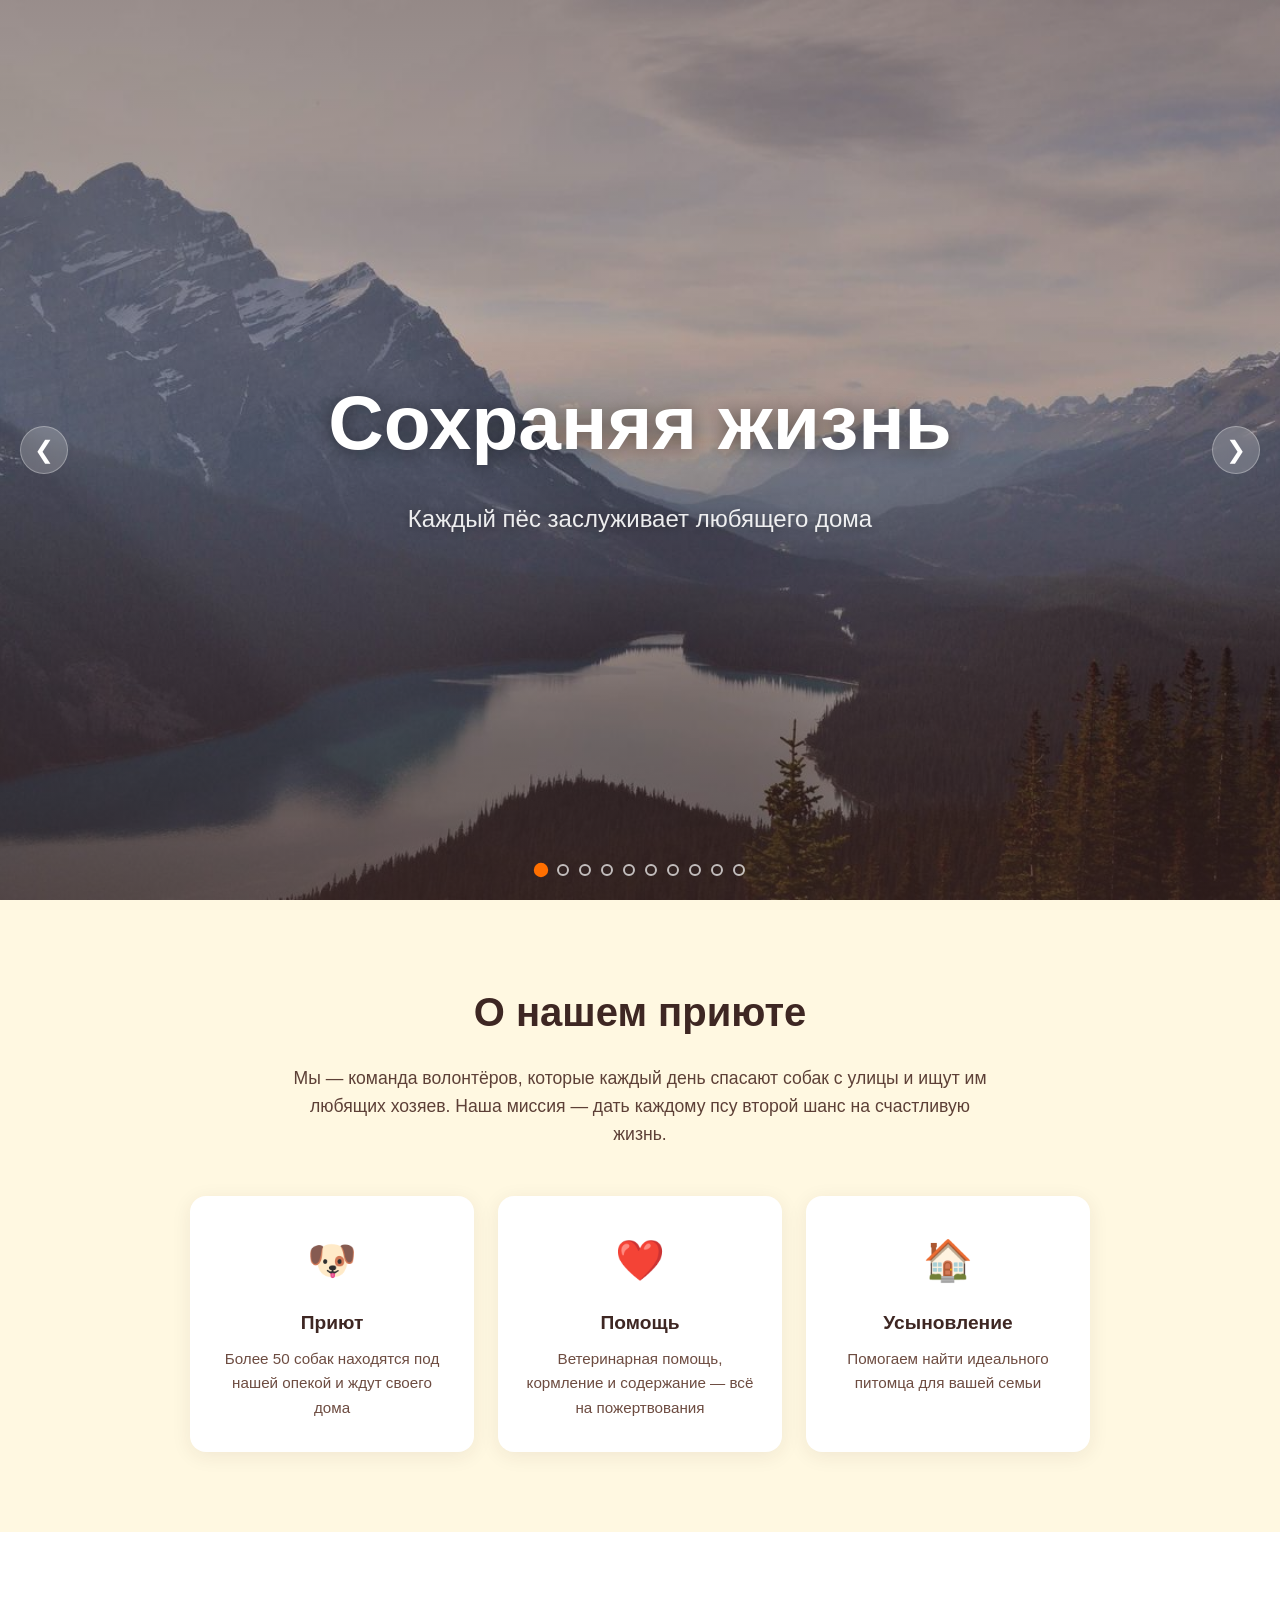
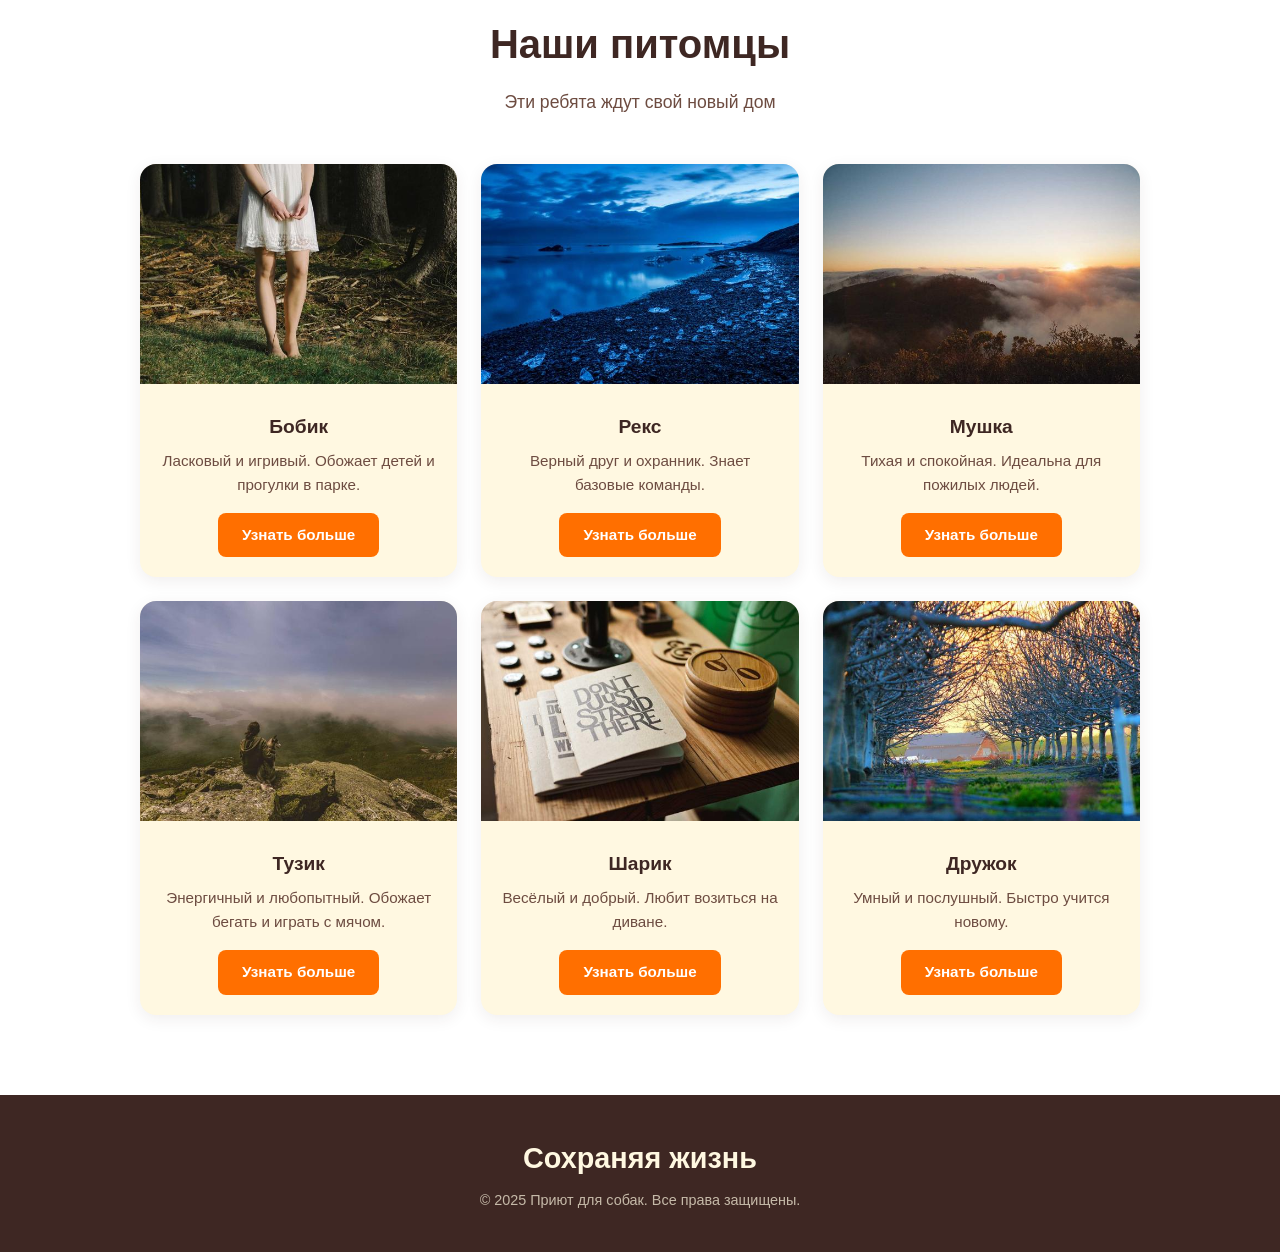
==== index.html @ 35cccb5b "initial commit Первая заливка проекта" ====
<!DOCTYPE html>
<html lang="ru">
<head>
    <meta charset="UTF-8">
    <meta name="viewport" content="width=device-width, initial-scale=1.0">
    <title>Сохраняя жизнь — Приют для собак</title>
    <style>
        * {
            margin: 0;
            padding: 0;
            box-sizing: border-box;
        }

        body {
            font-family: 'Inter', -apple-system, BlinkMacSystemFont, 'Segoe UI', sans-serif;
            color: #3E2723;
            line-height: 1.6;
        }

        /* ===== HERO / CAROUSEL ===== */
        .hero {
            position: relative;
            height: 100vh;
            min-height: 500px;
            overflow: hidden;
        }

        .carousel {
            position: absolute;
            inset: 0;
        }

        .carousel__track {
            display: flex;
            height: 100%;
            transition: transform 0.6s cubic-bezier(0.25, 0.46, 0.45, 0.94);
        }

        .carousel__slide {
            min-width: 100%;
            height: 100%;
        }

        .carousel__slide img {
            width: 100%;
            height: 100%;
            object-fit: cover;
        }

        .hero__overlay {
            position: absolute;
            inset: 0;
            background: linear-gradient(
                to bottom,
                rgba(62, 39, 35, 0.5) 0%,
                rgba(62, 39, 35, 0.3) 50%,
                rgba(62, 39, 35, 0.7) 100%
            );
            z-index: 1;
        }

        .hero__content {
            position: absolute;
            inset: 0;
            display: flex;
            flex-direction: column;
            align-items: center;
            justify-content: center;
            z-index: 2;
            color: #fff;
            text-align: center;
            padding: 0 20px;
        }

        .hero__title {
            font-size: clamp(2.5rem, 6vw, 5rem);
            font-weight: 800;
            text-shadow: 0 2px 20px rgba(0, 0, 0, 0.5);
            margin-bottom: 16px;
        }

        .hero__subtitle {
            font-size: clamp(1rem, 2vw, 1.5rem);
            font-weight: 400;
            opacity: 0.9;
            text-shadow: 0 1px 10px rgba(0, 0, 0, 0.4);
        }

        /* Carousel controls */
        .carousel__btn {
            position: absolute;
            top: 50%;
            transform: translateY(-50%);
            z-index: 3;
            background: rgba(255, 255, 255, 0.2);
            backdrop-filter: blur(8px);
            border: 1px solid rgba(255, 255, 255, 0.3);
            color: #fff;
            width: 48px;
            height: 48px;
            border-radius: 50%;
            cursor: pointer;
            font-size: 1.5rem;
            display: flex;
            align-items: center;
            justify-content: center;
            transition: background 0.3s, transform 0.3s;
        }

        .carousel__btn:hover {
            background: rgba(255, 255, 255, 0.35);
            transform: translateY(-50%) scale(1.1);
        }

        .carousel__btn--prev { left: 20px; }
        .carousel__btn--next { right: 20px; }

        .carousel__dots {
            position: absolute;
            bottom: 24px;
            left: 50%;
            transform: translateX(-50%);
            z-index: 3;
            display: flex;
            gap: 10px;
        }

        .carousel__dot {
            width: 12px;
            height: 12px;
            border-radius: 50%;
            border: 2px solid rgba(255, 255, 255, 0.7);
            background: transparent;
            cursor: pointer;
            transition: background 0.3s, transform 0.3s;
        }

        .carousel__dot.active {
            background: #FF6F00;
            border-color: #FF6F00;
            transform: scale(1.2);
        }

        /* ===== ABOUT ===== */
        .about {
            padding: 80px 20px;
            background: #FFF8E1;
            text-align: center;
        }

        .about__title {
            font-size: clamp(1.8rem, 4vw, 2.5rem);
            font-weight: 700;
            margin-bottom: 20px;
            color: #3E2723;
        }

        .about__text {
            max-width: 700px;
            margin: 0 auto 48px;
            font-size: 1.1rem;
            color: #5D4037;
        }

        .about__cards {
            display: grid;
            grid-template-columns: repeat(auto-fit, minmax(250px, 1fr));
            gap: 24px;
            max-width: 900px;
            margin: 0 auto;
        }

        .about__card {
            background: #fff;
            border-radius: 16px;
            padding: 32px 24px;
            box-shadow: 0 4px 20px rgba(62, 39, 35, 0.08);
            transition: transform 0.3s, box-shadow 0.3s;
        }

        .about__card:hover {
            transform: translateY(-4px);
            box-shadow: 0 8px 30px rgba(62, 39, 35, 0.12);
        }

        .about__card-icon {
            font-size: 2.5rem;
            margin-bottom: 16px;
        }

        .about__card-title {
            font-size: 1.2rem;
            font-weight: 600;
            margin-bottom: 8px;
        }

        .about__card-desc {
            font-size: 0.95rem;
            color: #6D4C41;
        }

        /* ===== PETS ===== */
        .pets {
            padding: 80px 20px;
            background: #fff;
            text-align: center;
        }

        .pets__title {
            font-size: clamp(1.8rem, 4vw, 2.5rem);
            font-weight: 700;
            margin-bottom: 12px;
            color: #3E2723;
        }

        .pets__subtitle {
            font-size: 1.1rem;
            color: #6D4C41;
            margin-bottom: 48px;
        }

        .pets__grid {
            display: grid;
            grid-template-columns: repeat(auto-fill, minmax(280px, 1fr));
            gap: 24px;
            max-width: 1000px;
            margin: 0 auto;
        }

        .pet-card {
            background: #FFF8E1;
            border-radius: 16px;
            overflow: hidden;
            box-shadow: 0 4px 16px rgba(62, 39, 35, 0.08);
            transition: transform 0.3s, box-shadow 0.3s;
        }

        .pet-card:hover {
            transform: translateY(-4px);
            box-shadow: 0 8px 28px rgba(62, 39, 35, 0.14);
        }

        .pet-card__img {
            width: 100%;
            height: 220px;
            object-fit: cover;
        }

        .pet-card__body {
            padding: 20px;
        }

        .pet-card__name {
            font-size: 1.2rem;
            font-weight: 700;
            margin-bottom: 6px;
            color: #3E2723;
        }

        .pet-card__desc {
            font-size: 0.95rem;
            color: #6D4C41;
            margin-bottom: 16px;
        }

        .pet-card__btn {
            display: inline-block;
            padding: 10px 24px;
            background: #FF6F00;
            color: #fff;
            border: none;
            border-radius: 8px;
            font-size: 0.95rem;
            font-weight: 600;
            cursor: pointer;
            text-decoration: none;
            transition: background 0.3s, transform 0.2s;
        }

        .pet-card__btn:hover {
            background: #E65100;
            transform: scale(1.03);
        }

        /* ===== FOOTER ===== */
        .footer {
            background: #3E2723;
            color: #FFF8E1;
            text-align: center;
            padding: 40px 20px;
        }

        .footer__name {
            font-size: clamp(1.3rem, 3vw, 1.8rem);
            font-weight: 700;
            margin-bottom: 8px;
        }

        .footer__copy {
            font-size: 0.9rem;
            opacity: 0.7;
        }

        /* ===== RESPONSIVE ===== */
        @media (max-width: 600px) {
            .carousel__btn {
                width: 40px;
                height: 40px;
                font-size: 1.2rem;
            }

            .carousel__btn--prev { left: 10px; }
            .carousel__btn--next { right: 10px; }

            .about, .pets {
                padding: 60px 16px;
            }
        }
    </style>
</head>
<body>

    <!-- HERO / CAROUSEL -->
    <section class="hero">
        <div class="carousel" id="carousel">
            <div class="carousel__track" id="carouselTrack">
                <div class="carousel__slide">
                    <img src="images/carousel_1.jpg" alt="Собака 1">
                </div>
                <div class="carousel__slide">
                    <img src="images/carousel_2.jpg" alt="Собака 2">
                </div>
                <div class="carousel__slide">
                    <img src="images/carousel_3.jpg" alt="Собака 3">
                </div>
                <div class="carousel__slide">
                    <img src="images/carousel_4.jpg" alt="Собака 4">
                </div>
                <div class="carousel__slide">
                    <img src="images/carousel_5.jpg" alt="Собака 5">
                </div>
                <div class="carousel__slide">
                    <img src="images/carousel_6.jpg" alt="Собака 6">
                </div>
                <div class="carousel__slide">
                    <img src="images/carousel_7.jpg" alt="Собака 7">
                </div>
                <div class="carousel__slide">
                    <img src="images/carousel_8.jpg" alt="Собака 8">
                </div>
                <div class="carousel__slide">
                    <img src="images/carousel_9.jpg" alt="Собака 9">
                </div>
                <div class="carousel__slide">
                    <img src="images/carousel_10.jpg" alt="Собака 10">
                </div>
            </div>
        </div>

        <div class="hero__overlay"></div>

        <div class="hero__content">
            <h1 class="hero__title">Сохраняя жизнь</h1>
            <p class="hero__subtitle">Каждый пёс заслуживает любящего дома</p>
        </div>

        <button class="carousel__btn carousel__btn--prev" id="prevBtn" aria-label="Предыдущий">&#10094;</button>
        <button class="carousel__btn carousel__btn--next" id="nextBtn" aria-label="Следующий">&#10095;</button>

        <div class="carousel__dots" id="carouselDots"></div>
    </section>

    <!-- ABOUT -->
    <section class="about">
        <h2 class="about__title">О нашем приюте</h2>
        <p class="about__text">
            Мы — команда волонтёров, которые каждый день спасают собак с улицы и ищут им любящих хозяев.
            Наша миссия — дать каждому псу второй шанс на счастливую жизнь.
        </p>
        <div class="about__cards">
            <div class="about__card">
                <div class="about__card-icon">&#128054;</div>
                <div class="about__card-title">Приют</div>
                <div class="about__card-desc">Более 50 собак находятся под нашей опекой и ждут своего дома</div>
            </div>
            <div class="about__card">
                <div class="about__card-icon">&#10084;&#65039;</div>
                <div class="about__card-title">Помощь</div>
                <div class="about__card-desc">Ветеринарная помощь, кормление и содержание — всё на пожертвования</div>
            </div>
            <div class="about__card">
                <div class="about__card-icon">&#127968;</div>
                <div class="about__card-title">Усыновление</div>
                <div class="about__card-desc">Помогаем найти идеального питомца для вашей семьи</div>
            </div>
        </div>
    </section>

    <!-- PETS -->
    <section class="pets">
        <h2 class="pets__title">Наши питомцы</h2>
        <p class="pets__subtitle">Эти ребята ждут свой новый дом</p>
        <div class="pets__grid">
            <div class="pet-card">
                <img class="pet-card__img" src="images/pet_11.jpg" alt="Бобик">
                <div class="pet-card__body">
                    <div class="pet-card__name">Бобик</div>
                    <div class="pet-card__desc">Ласковый и игривый. Обожает детей и прогулки в парке.</div>
                    <a href="bobik.html" class="pet-card__btn">Узнать больше</a>
                </div>
            </div>
            <div class="pet-card">
                <img class="pet-card__img" src="images/pet_12.jpg" alt="Рекс">
                <div class="pet-card__body">
                    <div class="pet-card__name">Рекс</div>
                    <div class="pet-card__desc">Верный друг и охранник. Знает базовые команды.</div>
                    <a href="reks.html" class="pet-card__btn">Узнать больше</a>
                </div>
            </div>
            <div class="pet-card">
                <img class="pet-card__img" src="images/pet_13.jpg" alt="Мушка">
                <div class="pet-card__body">
                    <div class="pet-card__name">Мушка</div>
                    <div class="pet-card__desc">Тихая и спокойная. Идеальна для пожилых людей.</div>
                    <a href="mushka.html" class="pet-card__btn">Узнать больше</a>
                </div>
            </div>
            <div class="pet-card">
                <img class="pet-card__img" src="images/pet_14.jpg" alt="Тузик">
                <div class="pet-card__body">
                    <div class="pet-card__name">Тузик</div>
                    <div class="pet-card__desc">Энергичный и любопытный. Обожает бегать и играть с мячом.</div>
                    <a href="tuzik.html" class="pet-card__btn">Узнать больше</a>
                </div>
            </div>
            <div class="pet-card">
                <img class="pet-card__img" src="images/pet_15.jpg" alt="Шарик">
                <div class="pet-card__body">
                    <div class="pet-card__name">Шарик</div>
                    <div class="pet-card__desc">Весёлый и добрый. Любит возиться на диване.</div>
                    <a href="sharik.html" class="pet-card__btn">Узнать больше</a>
                </div>
            </div>
            <div class="pet-card">
                <img class="pet-card__img" src="images/pet_16.jpg" alt="Дружок">
                <div class="pet-card__body">
                    <div class="pet-card__name">Дружок</div>
                    <div class="pet-card__desc">Умный и послушный. Быстро учится новому.</div>
                    <a href="druzhok.html" class="pet-card__btn">Узнать больше</a>
                </div>
            </div>
        </div>
    </section>

    <!-- FOOTER -->
    <footer class="footer">
        <div class="footer__name">Сохраняя жизнь</div>
        <div class="footer__copy">&copy; 2025 Приют для собак. Все права защищены.</div>
    </footer>

    <script>
        // ===== CAROUSEL =====
        const track = document.getElementById('carouselTrack');
        const dotsContainer = document.getElementById('carouselDots');
        const slides = track.children;
        const total = slides.length;
        let current = 0;
        let autoplayTimer;

        // Create dots
        for (let i = 0; i < total; i++) {
            const dot = document.createElement('button');
            dot.className = 'carousel__dot' + (i === 0 ? ' active' : '');
            dot.setAttribute('aria-label', 'Слайд ' + (i + 1));
            dot.addEventListener('click', () => goTo(i));
            dotsContainer.appendChild(dot);
        }

        const dots = dotsContainer.children;

        function goTo(index) {
            current = (index + total) % total;
            track.style.transform = 'translateX(-' + (current * 100) + '%)';
            for (let i = 0; i < total; i++) {
                dots[i].classList.toggle('active', i === current);
            }
            resetAutoplay();
        }

        function next() { goTo(current + 1); }
        function prev() { goTo(current - 1); }

        document.getElementById('nextBtn').addEventListener('click', next);
        document.getElementById('prevBtn').addEventListener('click', prev);

        // Autoplay
        function resetAutoplay() {
            clearInterval(autoplayTimer);
            autoplayTimer = setInterval(next, 5000);
        }
        resetAutoplay();

        // Pause on hover
        const hero = document.querySelector('.hero');
        hero.addEventListener('mouseenter', () => clearInterval(autoplayTimer));
        hero.addEventListener('mouseleave', resetAutoplay);

        // Keyboard navigation
        document.addEventListener('keydown', (e) => {
            if (e.key === 'ArrowLeft') prev();
            if (e.key === 'ArrowRight') next();
        });

        // Touch / swipe support
        let touchStartX = 0;
        hero.addEventListener('touchstart', (e) => {
            touchStartX = e.changedTouches[0].screenX;
        }, { passive: true });
        hero.addEventListener('touchend', (e) => {
            const diff = touchStartX - e.changedTouches[0].screenX;
            if (Math.abs(diff) > 50) {
                diff > 0 ? next() : prev();
            }
        }, { passive: true });
    </script>
</body>
</html>
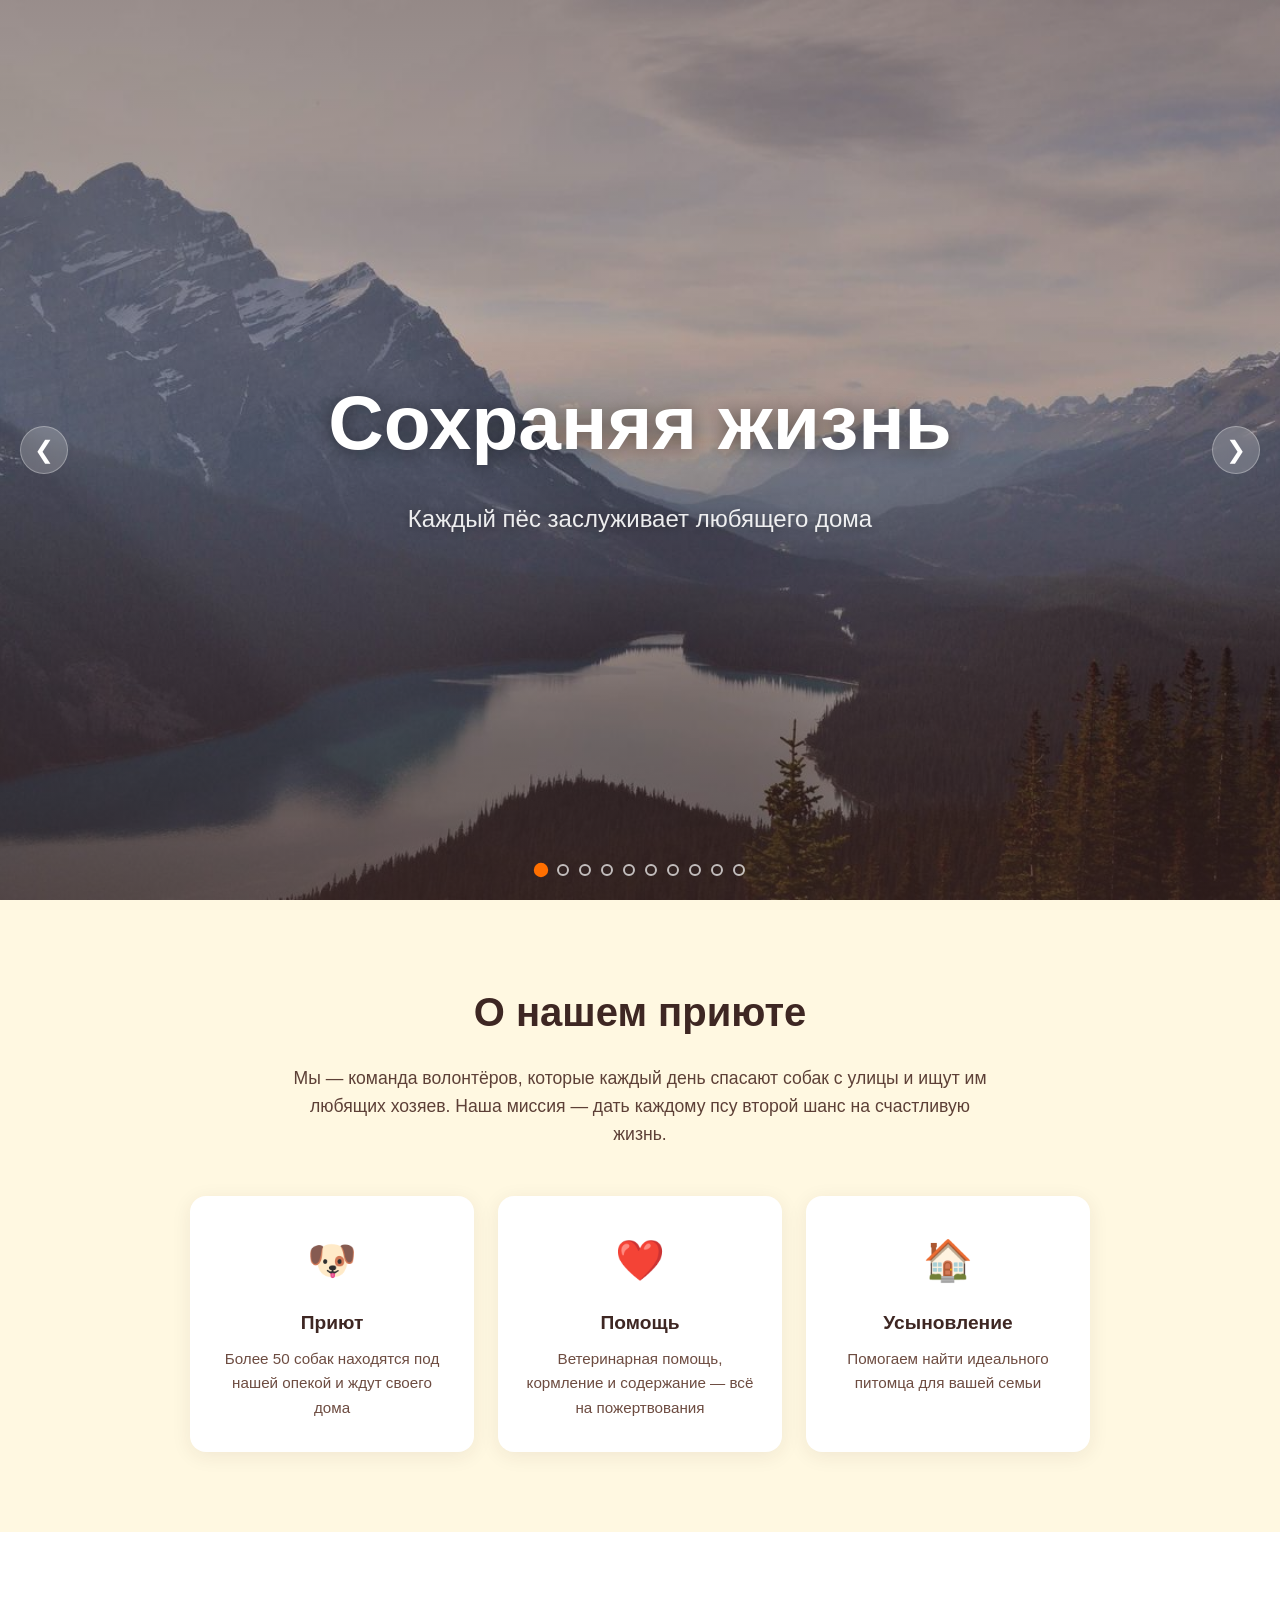
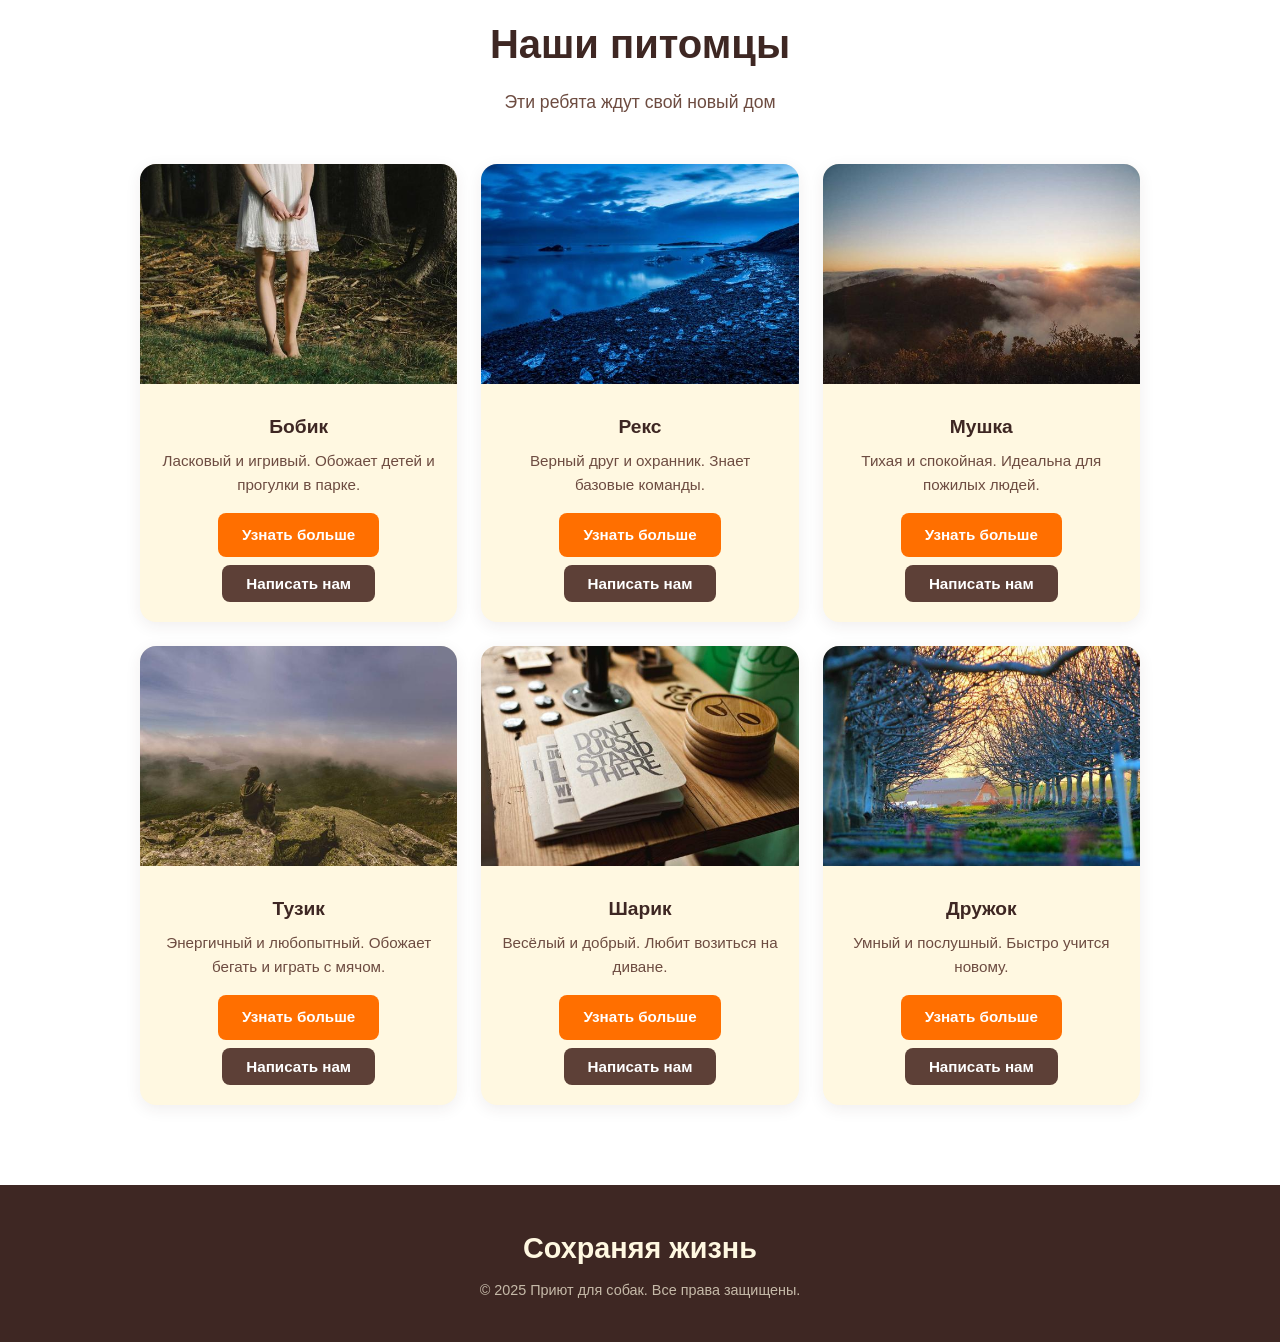
==== commit 3b575a83: "feat: add contact form modal for each pet" ====
--- a/index.html
+++ b/index.html
@@ -301,6 +301,113 @@
             opacity: 0.7;
         }
 
+        /* ===== MODAL ===== */
+        .modal-overlay {
+            display: none;
+            position: fixed;
+            inset: 0;
+            background: rgba(62, 39, 35, 0.6);
+            backdrop-filter: blur(4px);
+            z-index: 100;
+            align-items: center;
+            justify-content: center;
+            padding: 20px;
+        }
+
+        .modal-overlay.active {
+            display: flex;
+        }
+
+        .modal {
+            background: #fff;
+            border-radius: 16px;
+            padding: 32px;
+            max-width: 440px;
+            width: 100%;
+            box-shadow: 0 16px 48px rgba(62, 39, 35, 0.25);
+            position: relative;
+        }
+
+        .modal__close {
+            position: absolute;
+            top: 12px;
+            right: 16px;
+            background: none;
+            border: none;
+            font-size: 1.8rem;
+            color: #6D4C41;
+            cursor: pointer;
+            line-height: 1;
+            transition: color 0.2s;
+        }
+
+        .modal__close:hover {
+            color: #E65100;
+        }
+
+        .modal__title {
+            font-size: 1.3rem;
+            font-weight: 700;
+            color: #3E2723;
+            margin-bottom: 4px;
+        }
+
+        .modal__subtitle {
+            font-size: 0.95rem;
+            color: #6D4C41;
+            margin-bottom: 20px;
+        }
+
+        .modal__field {
+            display: block;
+            width: 100%;
+            padding: 12px 14px;
+            border: 1px solid #D7CCC8;
+            border-radius: 8px;
+            font-size: 1rem;
+            font-family: inherit;
+            color: #3E2723;
+            resize: vertical;
+            min-height: 100px;
+            transition: border-color 0.2s;
+        }
+
+        .modal__field:focus {
+            outline: none;
+            border-color: #FF6F00;
+        }
+
+        .modal__submit {
+            display: block;
+            width: 100%;
+            margin-top: 16px;
+            padding: 12px;
+            background: #FF6F00;
+            color: #fff;
+            border: none;
+            border-radius: 8px;
+            font-size: 1rem;
+            font-weight: 600;
+            cursor: pointer;
+            transition: background 0.3s;
+        }
+
+        .modal__submit:hover {
+            background: #E65100;
+        }
+
+        .pet-card__btn + .pet-card__btn {
+            margin-top: 8px;
+        }
+
+        .pet-card__btn--contact {
+            background: #5D4037;
+        }
+
+        .pet-card__btn--contact:hover {
+            background: #4E342E;
+        }
+
         /* ===== RESPONSIVE ===== */
         @media (max-width: 600px) {
             .carousel__btn {
@@ -407,6 +514,7 @@
                     <div class="pet-card__name">Бобик</div>
                     <div class="pet-card__desc">Ласковый и игривый. Обожает детей и прогулки в парке.</div>
                     <a href="bobik.html" class="pet-card__btn">Узнать больше</a>
+                    <button class="pet-card__btn pet-card__btn--contact" onclick="openModal('Бобик')">Написать нам</button>
                 </div>
             </div>
             <div class="pet-card">
@@ -415,6 +523,7 @@
                     <div class="pet-card__name">Рекс</div>
                     <div class="pet-card__desc">Верный друг и охранник. Знает базовые команды.</div>
                     <a href="reks.html" class="pet-card__btn">Узнать больше</a>
+                    <button class="pet-card__btn pet-card__btn--contact" onclick="openModal('Рекс')">Написать нам</button>
                 </div>
             </div>
             <div class="pet-card">
@@ -423,6 +532,7 @@
                     <div class="pet-card__name">Мушка</div>
                     <div class="pet-card__desc">Тихая и спокойная. Идеальна для пожилых людей.</div>
                     <a href="mushka.html" class="pet-card__btn">Узнать больше</a>
+                    <button class="pet-card__btn pet-card__btn--contact" onclick="openModal('Мушка')">Написать нам</button>
                 </div>
             </div>
             <div class="pet-card">
@@ -431,6 +541,7 @@
                     <div class="pet-card__name">Тузик</div>
                     <div class="pet-card__desc">Энергичный и любопытный. Обожает бегать и играть с мячом.</div>
                     <a href="tuzik.html" class="pet-card__btn">Узнать больше</a>
+                    <button class="pet-card__btn pet-card__btn--contact" onclick="openModal('Тузик')">Написать нам</button>
                 </div>
             </div>
             <div class="pet-card">
@@ -439,6 +550,7 @@
                     <div class="pet-card__name">Шарик</div>
                     <div class="pet-card__desc">Весёлый и добрый. Любит возиться на диване.</div>
                     <a href="sharik.html" class="pet-card__btn">Узнать больше</a>
+                    <button class="pet-card__btn pet-card__btn--contact" onclick="openModal('Шарик')">Написать нам</button>
                 </div>
             </div>
             <div class="pet-card">
@@ -447,6 +559,7 @@
                     <div class="pet-card__name">Дружок</div>
                     <div class="pet-card__desc">Умный и послушный. Быстро учится новому.</div>
                     <a href="druzhok.html" class="pet-card__btn">Узнать больше</a>
+                    <button class="pet-card__btn pet-card__btn--contact" onclick="openModal('Дружок')">Написать нам</button>
                 </div>
             </div>
         </div>
@@ -457,6 +570,17 @@
         <div class="footer__name">Сохраняя жизнь</div>
         <div class="footer__copy">&copy; 2025 Приют для собак. Все права защищены.</div>
     </footer>
+
+    <!-- MODAL -->
+    <div class="modal-overlay" id="modalOverlay">
+        <div class="modal">
+            <button class="modal__close" id="modalClose">&times;</button>
+            <div class="modal__title">Написать нам</div>
+            <div class="modal__subtitle">Питомец: <strong id="modalPetName"></strong></div>
+            <textarea class="modal__field" id="modalMessage" placeholder="Ваше сообщение..."></textarea>
+            <button class="modal__submit" id="modalSubmit">Отправить</button>
+        </div>
+    </div>
 
     <script>
         // ===== CAROUSEL =====
@@ -522,6 +646,41 @@
                 diff > 0 ? next() : prev();
             }
         }, { passive: true });
+
+        // ===== MODAL =====
+        const overlay = document.getElementById('modalOverlay');
+        const petNameEl = document.getElementById('modalPetName');
+        const messageField = document.getElementById('modalMessage');
+
+        function openModal(petName) {
+            petNameEl.textContent = petName;
+            messageField.value = '';
+            overlay.classList.add('active');
+        }
+
+        document.getElementById('modalClose').addEventListener('click', () => {
+            overlay.classList.remove('active');
+        });
+
+        overlay.addEventListener('click', (e) => {
+            if (e.target === overlay) overlay.classList.remove('active');
+        });
+
+        document.addEventListener('keydown', (e) => {
+            if (e.key === 'Escape') overlay.classList.remove('active');
+        });
+
+        document.getElementById('modalSubmit').addEventListener('click', () => {
+            const petName = petNameEl.textContent;
+            const message = messageField.value.trim();
+            if (!message) {
+                messageField.focus();
+                return;
+            }
+            const subject = encodeURIComponent('Написать нам: ' + petName);
+            const body = encodeURIComponent('Питомец: ' + petName + '\n\n' + message);
+            window.location.href = 'mailto:turpetko84@gmail.ru?subject=' + subject + '&body=' + body;
+        });
     </script>
 </body>
 </html>
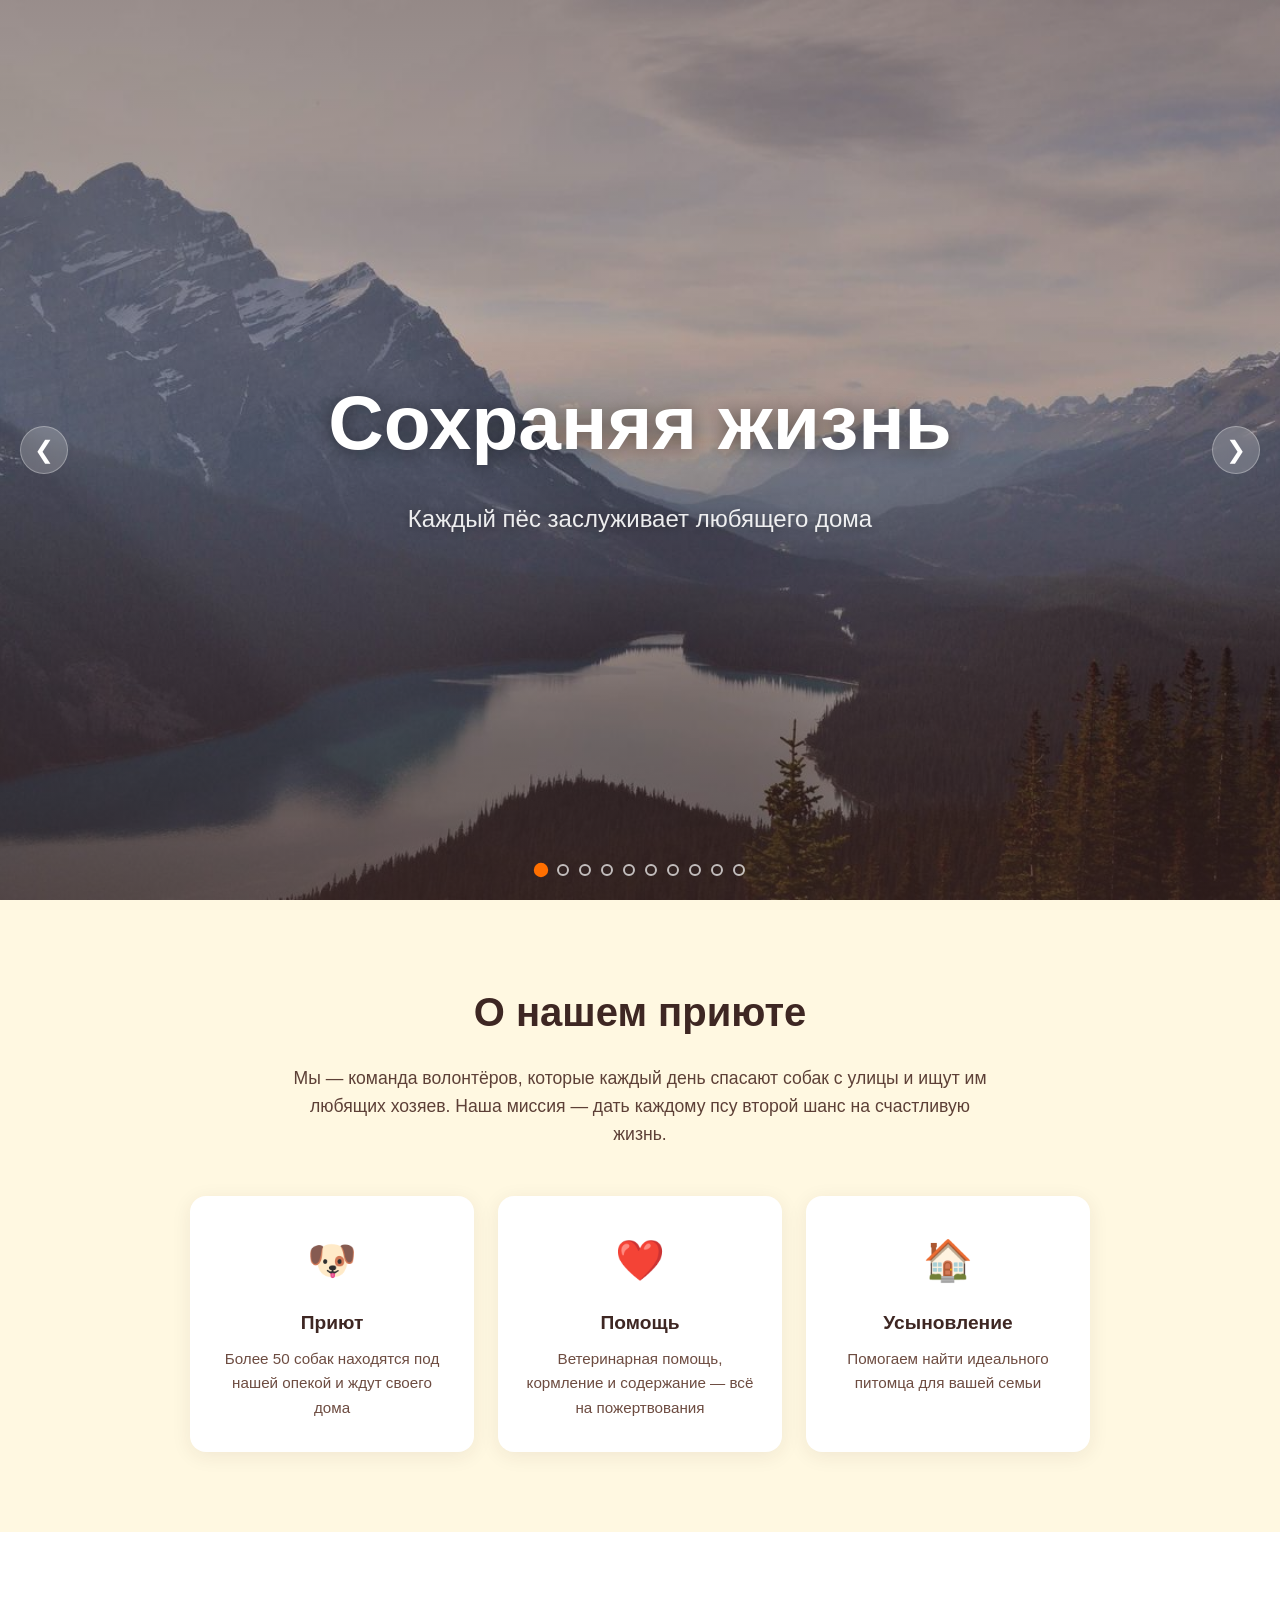
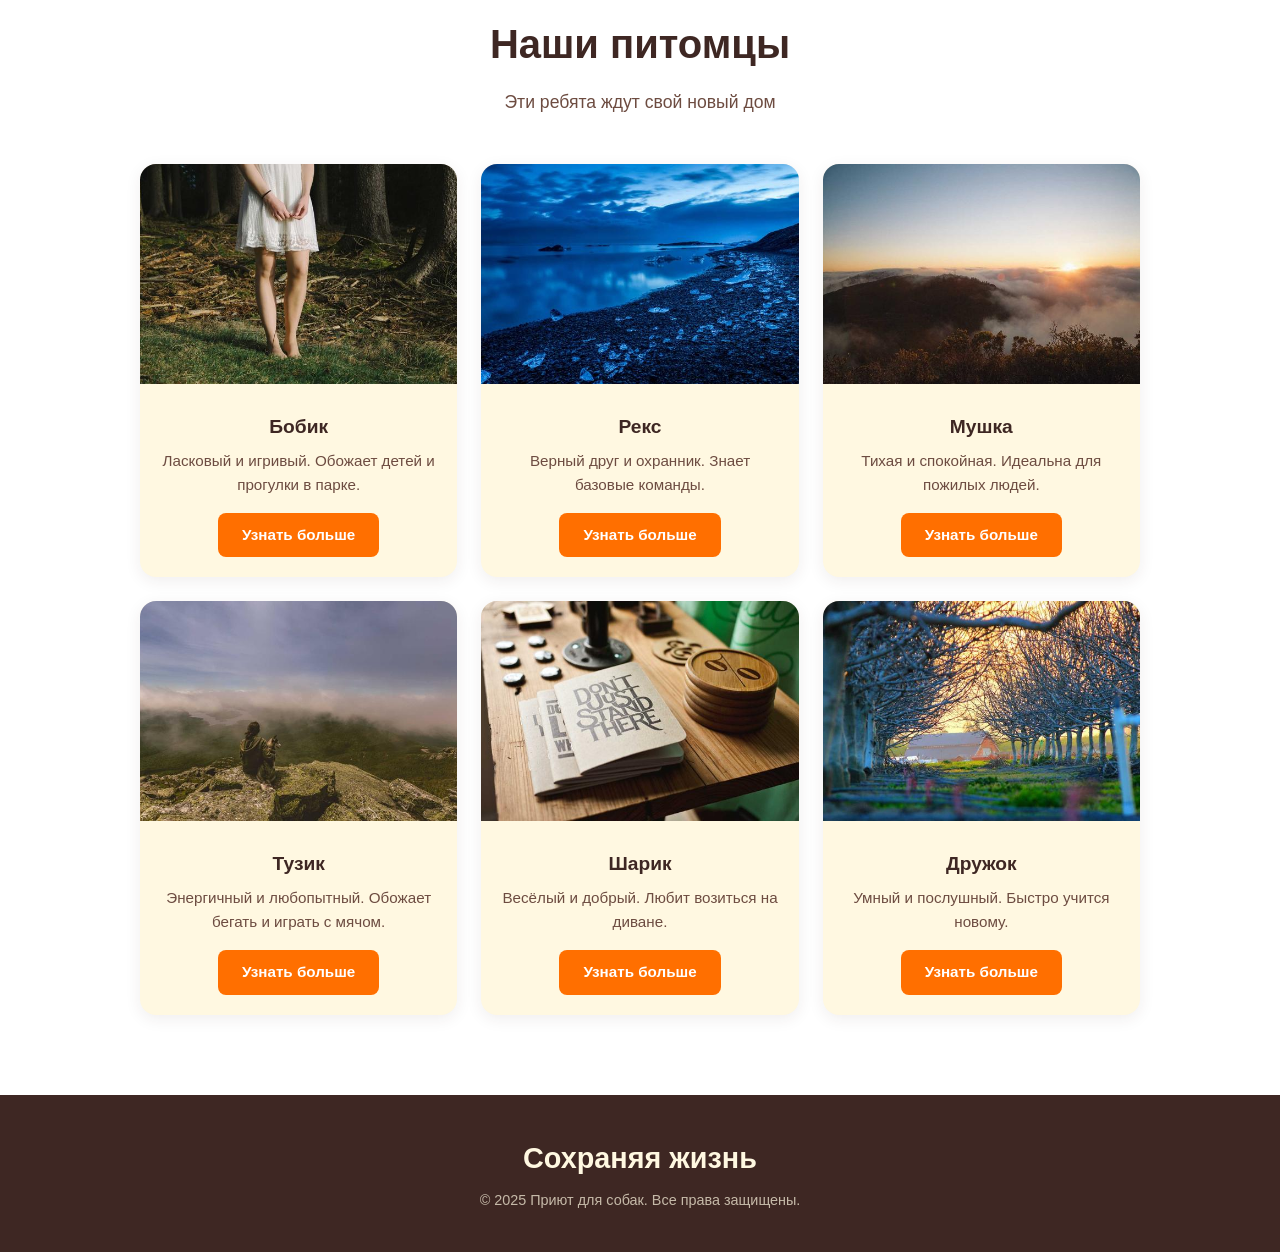
==== commit cabe1852: "refactor: extract shared CSS/JS into css/ and js/ folders, add contact form to pet pages" ====
--- a/index.html
+++ b/index.html
@@ -4,424 +4,64 @@
     <meta charset="UTF-8">
     <meta name="viewport" content="width=device-width, initial-scale=1.0">
     <title>Сохраняя жизнь — Приют для собак</title>
+    <link rel="stylesheet" href="css/common.css">
     <style>
-        * {
-            margin: 0;
-            padding: 0;
-            box-sizing: border-box;
-        }
-
-        body {
-            font-family: 'Inter', -apple-system, BlinkMacSystemFont, 'Segoe UI', sans-serif;
-            color: #3E2723;
-            line-height: 1.6;
-        }
-
         /* ===== HERO / CAROUSEL ===== */
-        .hero {
-            position: relative;
-            height: 100vh;
-            min-height: 500px;
-            overflow: hidden;
-        }
-
-        .carousel {
-            position: absolute;
-            inset: 0;
-        }
-
-        .carousel__track {
-            display: flex;
-            height: 100%;
-            transition: transform 0.6s cubic-bezier(0.25, 0.46, 0.45, 0.94);
-        }
-
-        .carousel__slide {
-            min-width: 100%;
-            height: 100%;
-        }
-
-        .carousel__slide img {
-            width: 100%;
-            height: 100%;
-            object-fit: cover;
-        }
-
-        .hero__overlay {
-            position: absolute;
-            inset: 0;
-            background: linear-gradient(
-                to bottom,
-                rgba(62, 39, 35, 0.5) 0%,
-                rgba(62, 39, 35, 0.3) 50%,
-                rgba(62, 39, 35, 0.7) 100%
-            );
-            z-index: 1;
-        }
-
-        .hero__content {
-            position: absolute;
-            inset: 0;
-            display: flex;
-            flex-direction: column;
-            align-items: center;
-            justify-content: center;
-            z-index: 2;
-            color: #fff;
-            text-align: center;
-            padding: 0 20px;
-        }
-
-        .hero__title {
-            font-size: clamp(2.5rem, 6vw, 5rem);
-            font-weight: 800;
-            text-shadow: 0 2px 20px rgba(0, 0, 0, 0.5);
-            margin-bottom: 16px;
-        }
-
-        .hero__subtitle {
-            font-size: clamp(1rem, 2vw, 1.5rem);
-            font-weight: 400;
-            opacity: 0.9;
-            text-shadow: 0 1px 10px rgba(0, 0, 0, 0.4);
-        }
+        .hero { position: relative; height: 100vh; min-height: 500px; overflow: hidden; }
+        .carousel { position: absolute; inset: 0; }
+        .carousel__track { display: flex; height: 100%; transition: transform 0.6s cubic-bezier(0.25, 0.46, 0.45, 0.94); }
+        .carousel__slide { min-width: 100%; height: 100%; }
+        .carousel__slide img { width: 100%; height: 100%; object-fit: cover; }
+        .hero__overlay { position: absolute; inset: 0; background: linear-gradient(to bottom, rgba(62,39,35,0.5) 0%, rgba(62,39,35,0.3) 50%, rgba(62,39,35,0.7) 100%); z-index: 1; }
+        .hero__content { position: absolute; inset: 0; display: flex; flex-direction: column; align-items: center; justify-content: center; z-index: 2; color: #fff; text-align: center; padding: 0 20px; }
+        .hero__title { font-size: clamp(2.5rem, 6vw, 5rem); font-weight: 800; text-shadow: 0 2px 20px rgba(0,0,0,0.5); margin-bottom: 16px; }
+        .hero__subtitle { font-size: clamp(1rem, 2vw, 1.5rem); font-weight: 400; opacity: 0.9; text-shadow: 0 1px 10px rgba(0,0,0,0.4); }
 
         /* Carousel controls */
-        .carousel__btn {
-            position: absolute;
-            top: 50%;
-            transform: translateY(-50%);
-            z-index: 3;
-            background: rgba(255, 255, 255, 0.2);
-            backdrop-filter: blur(8px);
-            border: 1px solid rgba(255, 255, 255, 0.3);
-            color: #fff;
-            width: 48px;
-            height: 48px;
-            border-radius: 50%;
-            cursor: pointer;
-            font-size: 1.5rem;
-            display: flex;
-            align-items: center;
-            justify-content: center;
-            transition: background 0.3s, transform 0.3s;
-        }
-
-        .carousel__btn:hover {
-            background: rgba(255, 255, 255, 0.35);
-            transform: translateY(-50%) scale(1.1);
-        }
-
+        .carousel__btn { position: absolute; top: 50%; transform: translateY(-50%); z-index: 3; background: rgba(255,255,255,0.2); backdrop-filter: blur(8px); border: 1px solid rgba(255,255,255,0.3); color: #fff; width: 48px; height: 48px; border-radius: 50%; cursor: pointer; font-size: 1.5rem; display: flex; align-items: center; justify-content: center; transition: background 0.3s, transform 0.3s; }
+        .carousel__btn:hover { background: rgba(255,255,255,0.35); transform: translateY(-50%) scale(1.1); }
         .carousel__btn--prev { left: 20px; }
         .carousel__btn--next { right: 20px; }
-
-        .carousel__dots {
-            position: absolute;
-            bottom: 24px;
-            left: 50%;
-            transform: translateX(-50%);
-            z-index: 3;
-            display: flex;
-            gap: 10px;
-        }
-
-        .carousel__dot {
-            width: 12px;
-            height: 12px;
-            border-radius: 50%;
-            border: 2px solid rgba(255, 255, 255, 0.7);
-            background: transparent;
-            cursor: pointer;
-            transition: background 0.3s, transform 0.3s;
-        }
-
-        .carousel__dot.active {
-            background: #FF6F00;
-            border-color: #FF6F00;
-            transform: scale(1.2);
-        }
+        .carousel__dots { position: absolute; bottom: 24px; left: 50%; transform: translateX(-50%); z-index: 3; display: flex; gap: 10px; }
+        .carousel__dot { width: 12px; height: 12px; border-radius: 50%; border: 2px solid rgba(255,255,255,0.7); background: transparent; cursor: pointer; transition: background 0.3s, transform 0.3s; }
+        .carousel__dot.active { background: #FF6F00; border-color: #FF6F00; transform: scale(1.2); }
 
         /* ===== ABOUT ===== */
-        .about {
-            padding: 80px 20px;
-            background: #FFF8E1;
-            text-align: center;
-        }
-
-        .about__title {
-            font-size: clamp(1.8rem, 4vw, 2.5rem);
-            font-weight: 700;
-            margin-bottom: 20px;
-            color: #3E2723;
-        }
-
-        .about__text {
-            max-width: 700px;
-            margin: 0 auto 48px;
-            font-size: 1.1rem;
-            color: #5D4037;
-        }
-
-        .about__cards {
-            display: grid;
-            grid-template-columns: repeat(auto-fit, minmax(250px, 1fr));
-            gap: 24px;
-            max-width: 900px;
-            margin: 0 auto;
-        }
-
-        .about__card {
-            background: #fff;
-            border-radius: 16px;
-            padding: 32px 24px;
-            box-shadow: 0 4px 20px rgba(62, 39, 35, 0.08);
-            transition: transform 0.3s, box-shadow 0.3s;
-        }
-
-        .about__card:hover {
-            transform: translateY(-4px);
-            box-shadow: 0 8px 30px rgba(62, 39, 35, 0.12);
-        }
-
-        .about__card-icon {
-            font-size: 2.5rem;
-            margin-bottom: 16px;
-        }
-
-        .about__card-title {
-            font-size: 1.2rem;
-            font-weight: 600;
-            margin-bottom: 8px;
-        }
-
-        .about__card-desc {
-            font-size: 0.95rem;
-            color: #6D4C41;
-        }
+        .about { padding: 80px 20px; background: #FFF8E1; text-align: center; }
+        .about__title { font-size: clamp(1.8rem, 4vw, 2.5rem); font-weight: 700; margin-bottom: 20px; color: #3E2723; }
+        .about__text { max-width: 700px; margin: 0 auto 48px; font-size: 1.1rem; color: #5D4037; }
+        .about__cards { display: grid; grid-template-columns: repeat(auto-fit, minmax(250px, 1fr)); gap: 24px; max-width: 900px; margin: 0 auto; }
+        .about__card { background: #fff; border-radius: 16px; padding: 32px 24px; box-shadow: 0 4px 20px rgba(62,39,35,0.08); transition: transform 0.3s, box-shadow 0.3s; }
+        .about__card:hover { transform: translateY(-4px); box-shadow: 0 8px 30px rgba(62,39,35,0.12); }
+        .about__card-icon { font-size: 2.5rem; margin-bottom: 16px; }
+        .about__card-title { font-size: 1.2rem; font-weight: 600; margin-bottom: 8px; }
+        .about__card-desc { font-size: 0.95rem; color: #6D4C41; }
 
         /* ===== PETS ===== */
-        .pets {
-            padding: 80px 20px;
-            background: #fff;
-            text-align: center;
-        }
-
-        .pets__title {
-            font-size: clamp(1.8rem, 4vw, 2.5rem);
-            font-weight: 700;
-            margin-bottom: 12px;
-            color: #3E2723;
-        }
-
-        .pets__subtitle {
-            font-size: 1.1rem;
-            color: #6D4C41;
-            margin-bottom: 48px;
-        }
-
-        .pets__grid {
-            display: grid;
-            grid-template-columns: repeat(auto-fill, minmax(280px, 1fr));
-            gap: 24px;
-            max-width: 1000px;
-            margin: 0 auto;
-        }
-
-        .pet-card {
-            background: #FFF8E1;
-            border-radius: 16px;
-            overflow: hidden;
-            box-shadow: 0 4px 16px rgba(62, 39, 35, 0.08);
-            transition: transform 0.3s, box-shadow 0.3s;
-        }
-
-        .pet-card:hover {
-            transform: translateY(-4px);
-            box-shadow: 0 8px 28px rgba(62, 39, 35, 0.14);
-        }
-
-        .pet-card__img {
-            width: 100%;
-            height: 220px;
-            object-fit: cover;
-        }
-
-        .pet-card__body {
-            padding: 20px;
-        }
-
-        .pet-card__name {
-            font-size: 1.2rem;
-            font-weight: 700;
-            margin-bottom: 6px;
-            color: #3E2723;
-        }
-
-        .pet-card__desc {
-            font-size: 0.95rem;
-            color: #6D4C41;
-            margin-bottom: 16px;
-        }
-
-        .pet-card__btn {
-            display: inline-block;
-            padding: 10px 24px;
-            background: #FF6F00;
-            color: #fff;
-            border: none;
-            border-radius: 8px;
-            font-size: 0.95rem;
-            font-weight: 600;
-            cursor: pointer;
-            text-decoration: none;
-            transition: background 0.3s, transform 0.2s;
-        }
-
-        .pet-card__btn:hover {
-            background: #E65100;
-            transform: scale(1.03);
-        }
+        .pets { padding: 80px 20px; background: #fff; text-align: center; }
+        .pets__title { font-size: clamp(1.8rem, 4vw, 2.5rem); font-weight: 700; margin-bottom: 12px; color: #3E2723; }
+        .pets__subtitle { font-size: 1.1rem; color: #6D4C41; margin-bottom: 48px; }
+        .pets__grid { display: grid; grid-template-columns: repeat(auto-fill, minmax(280px, 1fr)); gap: 24px; max-width: 1000px; margin: 0 auto; }
+        .pet-card { background: #FFF8E1; border-radius: 16px; overflow: hidden; box-shadow: 0 4px 16px rgba(62,39,35,0.08); transition: transform 0.3s, box-shadow 0.3s; }
+        .pet-card:hover { transform: translateY(-4px); box-shadow: 0 8px 28px rgba(62,39,35,0.14); }
+        .pet-card__img { width: 100%; height: 220px; object-fit: cover; }
+        .pet-card__body { padding: 20px; }
+        .pet-card__name { font-size: 1.2rem; font-weight: 700; margin-bottom: 6px; color: #3E2723; }
+        .pet-card__desc { font-size: 0.95rem; color: #6D4C41; margin-bottom: 16px; }
+        .pet-card__btn { display: inline-block; padding: 10px 24px; background: #FF6F00; color: #fff; border: none; border-radius: 8px; font-size: 0.95rem; font-weight: 600; cursor: pointer; text-decoration: none; transition: background 0.3s, transform 0.2s; }
+        .pet-card__btn:hover { background: #E65100; transform: scale(1.03); }
 
         /* ===== FOOTER ===== */
-        .footer {
-            background: #3E2723;
-            color: #FFF8E1;
-            text-align: center;
-            padding: 40px 20px;
-        }
-
-        .footer__name {
-            font-size: clamp(1.3rem, 3vw, 1.8rem);
-            font-weight: 700;
-            margin-bottom: 8px;
-        }
-
-        .footer__copy {
-            font-size: 0.9rem;
-            opacity: 0.7;
-        }
-
-        /* ===== MODAL ===== */
-        .modal-overlay {
-            display: none;
-            position: fixed;
-            inset: 0;
-            background: rgba(62, 39, 35, 0.6);
-            backdrop-filter: blur(4px);
-            z-index: 100;
-            align-items: center;
-            justify-content: center;
-            padding: 20px;
-        }
-
-        .modal-overlay.active {
-            display: flex;
-        }
-
-        .modal {
-            background: #fff;
-            border-radius: 16px;
-            padding: 32px;
-            max-width: 440px;
-            width: 100%;
-            box-shadow: 0 16px 48px rgba(62, 39, 35, 0.25);
-            position: relative;
-        }
-
-        .modal__close {
-            position: absolute;
-            top: 12px;
-            right: 16px;
-            background: none;
-            border: none;
-            font-size: 1.8rem;
-            color: #6D4C41;
-            cursor: pointer;
-            line-height: 1;
-            transition: color 0.2s;
-        }
-
-        .modal__close:hover {
-            color: #E65100;
-        }
-
-        .modal__title {
-            font-size: 1.3rem;
-            font-weight: 700;
-            color: #3E2723;
-            margin-bottom: 4px;
-        }
-
-        .modal__subtitle {
-            font-size: 0.95rem;
-            color: #6D4C41;
-            margin-bottom: 20px;
-        }
-
-        .modal__field {
-            display: block;
-            width: 100%;
-            padding: 12px 14px;
-            border: 1px solid #D7CCC8;
-            border-radius: 8px;
-            font-size: 1rem;
-            font-family: inherit;
-            color: #3E2723;
-            resize: vertical;
-            min-height: 100px;
-            transition: border-color 0.2s;
-        }
-
-        .modal__field:focus {
-            outline: none;
-            border-color: #FF6F00;
-        }
-
-        .modal__submit {
-            display: block;
-            width: 100%;
-            margin-top: 16px;
-            padding: 12px;
-            background: #FF6F00;
-            color: #fff;
-            border: none;
-            border-radius: 8px;
-            font-size: 1rem;
-            font-weight: 600;
-            cursor: pointer;
-            transition: background 0.3s;
-        }
-
-        .modal__submit:hover {
-            background: #E65100;
-        }
-
-        .pet-card__btn + .pet-card__btn {
-            margin-top: 8px;
-        }
-
-        .pet-card__btn--contact {
-            background: #5D4037;
-        }
-
-        .pet-card__btn--contact:hover {
-            background: #4E342E;
-        }
+        .footer { background: #3E2723; color: #FFF8E1; text-align: center; padding: 40px 20px; }
+        .footer__name { font-size: clamp(1.3rem, 3vw, 1.8rem); font-weight: 700; margin-bottom: 8px; }
+        .footer__copy { font-size: 0.9rem; opacity: 0.7; }
 
         /* ===== RESPONSIVE ===== */
         @media (max-width: 600px) {
-            .carousel__btn {
-                width: 40px;
-                height: 40px;
-                font-size: 1.2rem;
-            }
-
+            .carousel__btn { width: 40px; height: 40px; font-size: 1.2rem; }
             .carousel__btn--prev { left: 10px; }
             .carousel__btn--next { right: 10px; }
-
-            .about, .pets {
-                padding: 60px 16px;
-            }
+            .about, .pets { padding: 60px 16px; }
         }
     </style>
 </head>
@@ -431,59 +71,32 @@
     <section class="hero">
         <div class="carousel" id="carousel">
             <div class="carousel__track" id="carouselTrack">
-                <div class="carousel__slide">
-                    <img src="images/carousel_1.jpg" alt="Собака 1">
-                </div>
-                <div class="carousel__slide">
-                    <img src="images/carousel_2.jpg" alt="Собака 2">
-                </div>
-                <div class="carousel__slide">
-                    <img src="images/carousel_3.jpg" alt="Собака 3">
-                </div>
-                <div class="carousel__slide">
-                    <img src="images/carousel_4.jpg" alt="Собака 4">
-                </div>
-                <div class="carousel__slide">
-                    <img src="images/carousel_5.jpg" alt="Собака 5">
-                </div>
-                <div class="carousel__slide">
-                    <img src="images/carousel_6.jpg" alt="Собака 6">
-                </div>
-                <div class="carousel__slide">
-                    <img src="images/carousel_7.jpg" alt="Собака 7">
-                </div>
-                <div class="carousel__slide">
-                    <img src="images/carousel_8.jpg" alt="Собака 8">
-                </div>
-                <div class="carousel__slide">
-                    <img src="images/carousel_9.jpg" alt="Собака 9">
-                </div>
-                <div class="carousel__slide">
-                    <img src="images/carousel_10.jpg" alt="Собака 10">
-                </div>
-            </div>
-        </div>
-
+                <div class="carousel__slide"><img src="images/carousel_1.jpg" alt="Собака 1"></div>
+                <div class="carousel__slide"><img src="images/carousel_2.jpg" alt="Собака 2"></div>
+                <div class="carousel__slide"><img src="images/carousel_3.jpg" alt="Собака 3"></div>
+                <div class="carousel__slide"><img src="images/carousel_4.jpg" alt="Собака 4"></div>
+                <div class="carousel__slide"><img src="images/carousel_5.jpg" alt="Собака 5"></div>
+                <div class="carousel__slide"><img src="images/carousel_6.jpg" alt="Собака 6"></div>
+                <div class="carousel__slide"><img src="images/carousel_7.jpg" alt="Собака 7"></div>
+                <div class="carousel__slide"><img src="images/carousel_8.jpg" alt="Собака 8"></div>
+                <div class="carousel__slide"><img src="images/carousel_9.jpg" alt="Собака 9"></div>
+                <div class="carousel__slide"><img src="images/carousel_10.jpg" alt="Собака 10"></div>
+            </div>
+        </div>
         <div class="hero__overlay"></div>
-
         <div class="hero__content">
             <h1 class="hero__title">Сохраняя жизнь</h1>
             <p class="hero__subtitle">Каждый пёс заслуживает любящего дома</p>
         </div>
-
         <button class="carousel__btn carousel__btn--prev" id="prevBtn" aria-label="Предыдущий">&#10094;</button>
         <button class="carousel__btn carousel__btn--next" id="nextBtn" aria-label="Следующий">&#10095;</button>
-
         <div class="carousel__dots" id="carouselDots"></div>
     </section>
 
     <!-- ABOUT -->
     <section class="about">
         <h2 class="about__title">О нашем приюте</h2>
-        <p class="about__text">
-            Мы — команда волонтёров, которые каждый день спасают собак с улицы и ищут им любящих хозяев.
-            Наша миссия — дать каждому псу второй шанс на счастливую жизнь.
-        </p>
+        <p class="about__text">Мы — команда волонтёров, которые каждый день спасают собак с улицы и ищут им любящих хозяев. Наша миссия — дать каждому псу второй шанс на счастливую жизнь.</p>
         <div class="about__cards">
             <div class="about__card">
                 <div class="about__card-icon">&#128054;</div>
@@ -514,7 +127,6 @@
                     <div class="pet-card__name">Бобик</div>
                     <div class="pet-card__desc">Ласковый и игривый. Обожает детей и прогулки в парке.</div>
                     <a href="bobik.html" class="pet-card__btn">Узнать больше</a>
-                    <button class="pet-card__btn pet-card__btn--contact" onclick="openModal('Бобик')">Написать нам</button>
                 </div>
             </div>
             <div class="pet-card">
@@ -523,7 +135,6 @@
                     <div class="pet-card__name">Рекс</div>
                     <div class="pet-card__desc">Верный друг и охранник. Знает базовые команды.</div>
                     <a href="reks.html" class="pet-card__btn">Узнать больше</a>
-                    <button class="pet-card__btn pet-card__btn--contact" onclick="openModal('Рекс')">Написать нам</button>
                 </div>
             </div>
             <div class="pet-card">
@@ -532,7 +143,6 @@
                     <div class="pet-card__name">Мушка</div>
                     <div class="pet-card__desc">Тихая и спокойная. Идеальна для пожилых людей.</div>
                     <a href="mushka.html" class="pet-card__btn">Узнать больше</a>
-                    <button class="pet-card__btn pet-card__btn--contact" onclick="openModal('Мушка')">Написать нам</button>
                 </div>
             </div>
             <div class="pet-card">
@@ -541,7 +151,6 @@
                     <div class="pet-card__name">Тузик</div>
                     <div class="pet-card__desc">Энергичный и любопытный. Обожает бегать и играть с мячом.</div>
                     <a href="tuzik.html" class="pet-card__btn">Узнать больше</a>
-                    <button class="pet-card__btn pet-card__btn--contact" onclick="openModal('Тузик')">Написать нам</button>
                 </div>
             </div>
             <div class="pet-card">
@@ -550,7 +159,6 @@
                     <div class="pet-card__name">Шарик</div>
                     <div class="pet-card__desc">Весёлый и добрый. Любит возиться на диване.</div>
                     <a href="sharik.html" class="pet-card__btn">Узнать больше</a>
-                    <button class="pet-card__btn pet-card__btn--contact" onclick="openModal('Шарик')">Написать нам</button>
                 </div>
             </div>
             <div class="pet-card">
@@ -559,7 +167,6 @@
                     <div class="pet-card__name">Дружок</div>
                     <div class="pet-card__desc">Умный и послушный. Быстро учится новому.</div>
                     <a href="druzhok.html" class="pet-card__btn">Узнать больше</a>
-                    <button class="pet-card__btn pet-card__btn--contact" onclick="openModal('Дружок')">Написать нам</button>
                 </div>
             </div>
         </div>
@@ -570,17 +177,6 @@
         <div class="footer__name">Сохраняя жизнь</div>
         <div class="footer__copy">&copy; 2025 Приют для собак. Все права защищены.</div>
     </footer>
-
-    <!-- MODAL -->
-    <div class="modal-overlay" id="modalOverlay">
-        <div class="modal">
-            <button class="modal__close" id="modalClose">&times;</button>
-            <div class="modal__title">Написать нам</div>
-            <div class="modal__subtitle">Питомец: <strong id="modalPetName"></strong></div>
-            <textarea class="modal__field" id="modalMessage" placeholder="Ваше сообщение..."></textarea>
-            <button class="modal__submit" id="modalSubmit">Отправить</button>
-        </div>
-    </div>
 
     <script>
         // ===== CAROUSEL =====
@@ -591,7 +187,6 @@
         let current = 0;
         let autoplayTimer;
 
-        // Create dots
         for (let i = 0; i < total; i++) {
             const dot = document.createElement('button');
             dot.className = 'carousel__dot' + (i === 0 ? ' active' : '');
@@ -605,9 +200,7 @@
         function goTo(index) {
             current = (index + total) % total;
             track.style.transform = 'translateX(-' + (current * 100) + '%)';
-            for (let i = 0; i < total; i++) {
-                dots[i].classList.toggle('active', i === current);
-            }
+            for (let i = 0; i < total; i++) dots[i].classList.toggle('active', i === current);
             resetAutoplay();
         }
 
@@ -617,70 +210,24 @@
         document.getElementById('nextBtn').addEventListener('click', next);
         document.getElementById('prevBtn').addEventListener('click', prev);
 
-        // Autoplay
-        function resetAutoplay() {
-            clearInterval(autoplayTimer);
-            autoplayTimer = setInterval(next, 5000);
-        }
+        function resetAutoplay() { clearInterval(autoplayTimer); autoplayTimer = setInterval(next, 5000); }
         resetAutoplay();
 
-        // Pause on hover
         const hero = document.querySelector('.hero');
         hero.addEventListener('mouseenter', () => clearInterval(autoplayTimer));
         hero.addEventListener('mouseleave', resetAutoplay);
 
-        // Keyboard navigation
         document.addEventListener('keydown', (e) => {
             if (e.key === 'ArrowLeft') prev();
             if (e.key === 'ArrowRight') next();
         });
 
-        // Touch / swipe support
         let touchStartX = 0;
-        hero.addEventListener('touchstart', (e) => {
-            touchStartX = e.changedTouches[0].screenX;
-        }, { passive: true });
+        hero.addEventListener('touchstart', (e) => { touchStartX = e.changedTouches[0].screenX; }, { passive: true });
         hero.addEventListener('touchend', (e) => {
             const diff = touchStartX - e.changedTouches[0].screenX;
-            if (Math.abs(diff) > 50) {
-                diff > 0 ? next() : prev();
-            }
+            if (Math.abs(diff) > 50) diff > 0 ? next() : prev();
         }, { passive: true });
-
-        // ===== MODAL =====
-        const overlay = document.getElementById('modalOverlay');
-        const petNameEl = document.getElementById('modalPetName');
-        const messageField = document.getElementById('modalMessage');
-
-        function openModal(petName) {
-            petNameEl.textContent = petName;
-            messageField.value = '';
-            overlay.classList.add('active');
-        }
-
-        document.getElementById('modalClose').addEventListener('click', () => {
-            overlay.classList.remove('active');
-        });
-
-        overlay.addEventListener('click', (e) => {
-            if (e.target === overlay) overlay.classList.remove('active');
-        });
-
-        document.addEventListener('keydown', (e) => {
-            if (e.key === 'Escape') overlay.classList.remove('active');
-        });
-
-        document.getElementById('modalSubmit').addEventListener('click', () => {
-            const petName = petNameEl.textContent;
-            const message = messageField.value.trim();
-            if (!message) {
-                messageField.focus();
-                return;
-            }
-            const subject = encodeURIComponent('Написать нам: ' + petName);
-            const body = encodeURIComponent('Питомец: ' + petName + '\n\n' + message);
-            window.location.href = 'mailto:turpetko84@gmail.ru?subject=' + subject + '&body=' + body;
-        });
     </script>
 </body>
 </html>
--- a/css/common.css
+++ b/css/common.css
@@ -0,0 +1,98 @@
+/* === Reset & Base === */
+* { margin: 0; padding: 0; box-sizing: border-box; }
+body { font-family: 'Inter', -apple-system, BlinkMacSystemFont, 'Segoe UI', sans-serif; color: #3E2723; line-height: 1.6; }
+
+/* === Modal === */
+.modal-overlay {
+    display: none;
+    position: fixed;
+    inset: 0;
+    background: rgba(62, 39, 35, 0.6);
+    backdrop-filter: blur(4px);
+    z-index: 100;
+    align-items: center;
+    justify-content: center;
+    padding: 20px;
+}
+
+.modal-overlay.active {
+    display: flex;
+}
+
+.modal {
+    background: #fff;
+    border-radius: 16px;
+    padding: 32px;
+    max-width: 440px;
+    width: 100%;
+    box-shadow: 0 16px 48px rgba(62, 39, 35, 0.25);
+    position: relative;
+}
+
+.modal__close {
+    position: absolute;
+    top: 12px;
+    right: 16px;
+    background: none;
+    border: none;
+    font-size: 1.8rem;
+    color: #6D4C41;
+    cursor: pointer;
+    line-height: 1;
+    transition: color 0.2s;
+}
+
+.modal__close:hover {
+    color: #E65100;
+}
+
+.modal__title {
+    font-size: 1.3rem;
+    font-weight: 700;
+    color: #3E2723;
+    margin-bottom: 4px;
+}
+
+.modal__subtitle {
+    font-size: 0.95rem;
+    color: #6D4C41;
+    margin-bottom: 20px;
+}
+
+.modal__field {
+    display: block;
+    width: 100%;
+    padding: 12px 14px;
+    border: 1px solid #D7CCC8;
+    border-radius: 8px;
+    font-size: 1rem;
+    font-family: inherit;
+    color: #3E2723;
+    resize: vertical;
+    min-height: 100px;
+    transition: border-color 0.2s;
+}
+
+.modal__field:focus {
+    outline: none;
+    border-color: #FF6F00;
+}
+
+.modal__submit {
+    display: block;
+    width: 100%;
+    margin-top: 16px;
+    padding: 12px;
+    background: #FF6F00;
+    color: #fff;
+    border: none;
+    border-radius: 8px;
+    font-size: 1rem;
+    font-weight: 600;
+    cursor: pointer;
+    transition: background 0.3s;
+}
+
+.modal__submit:hover {
+    background: #E65100;
+}
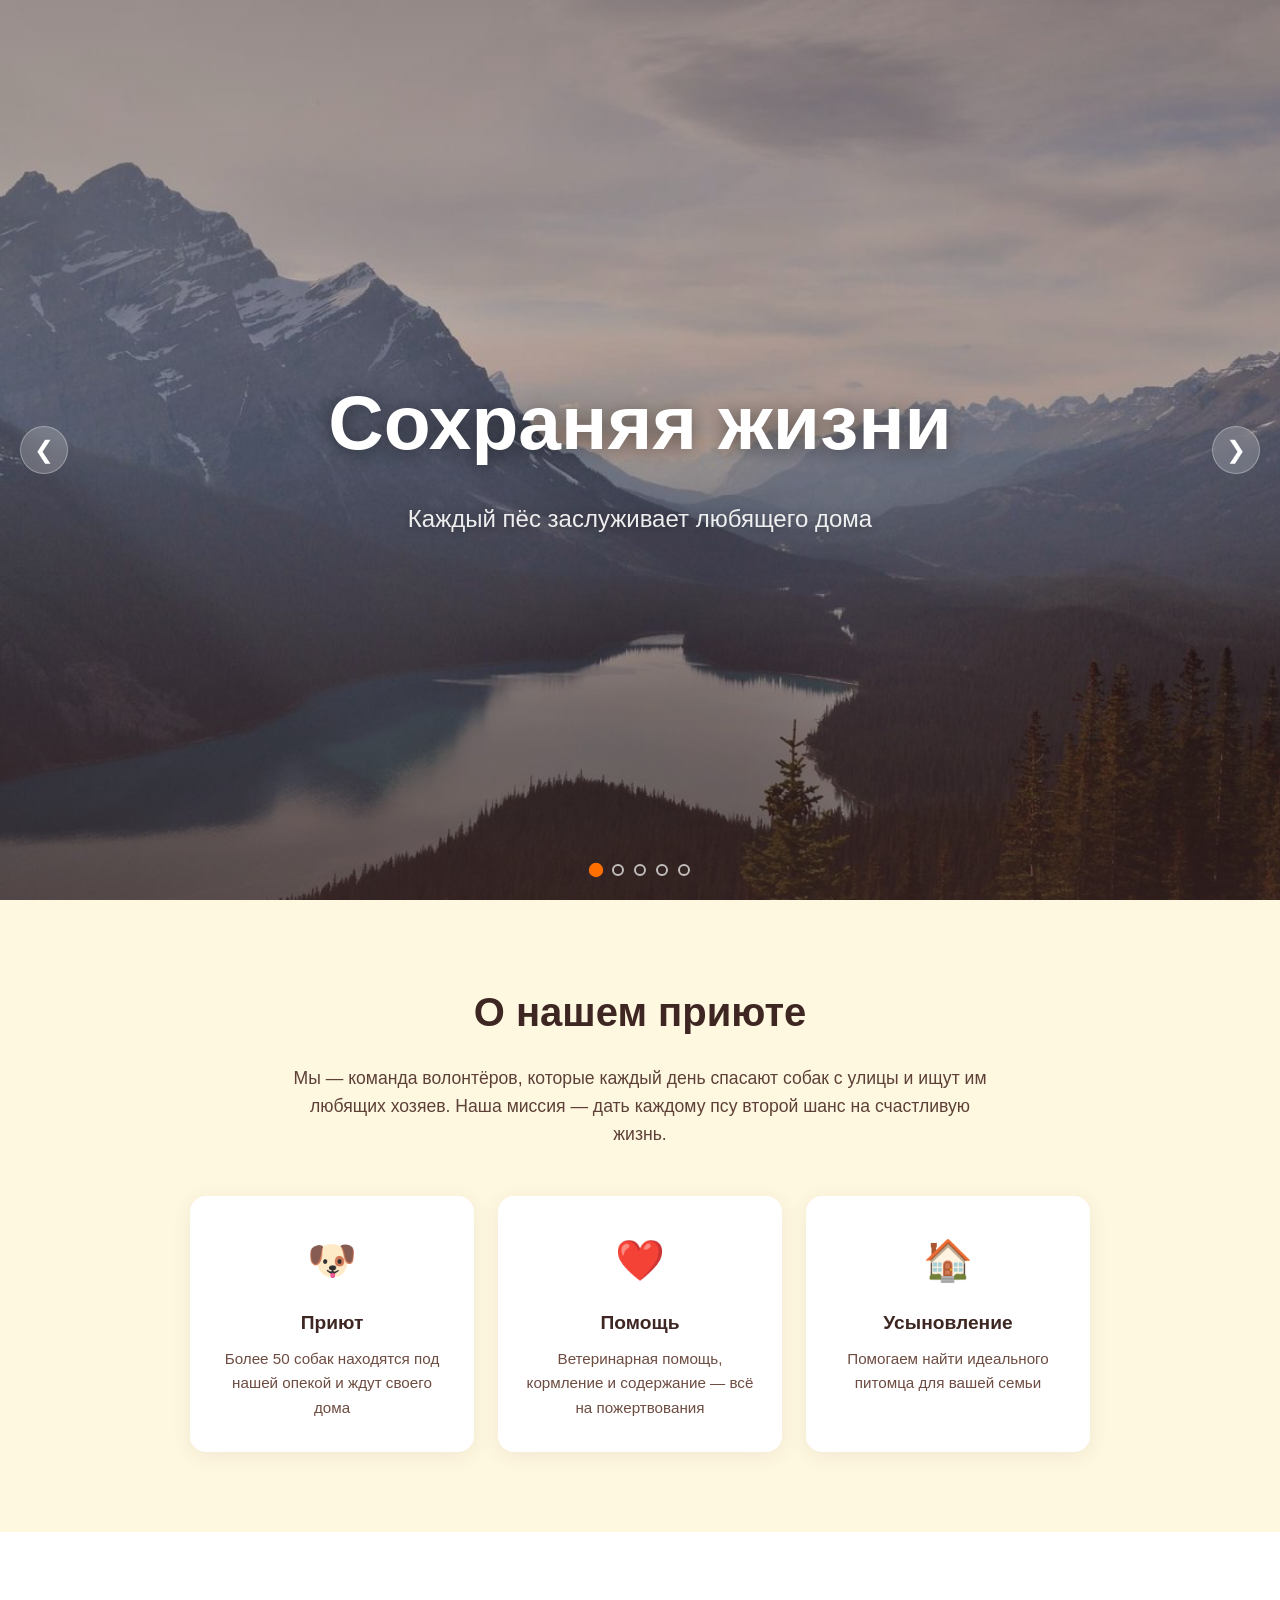
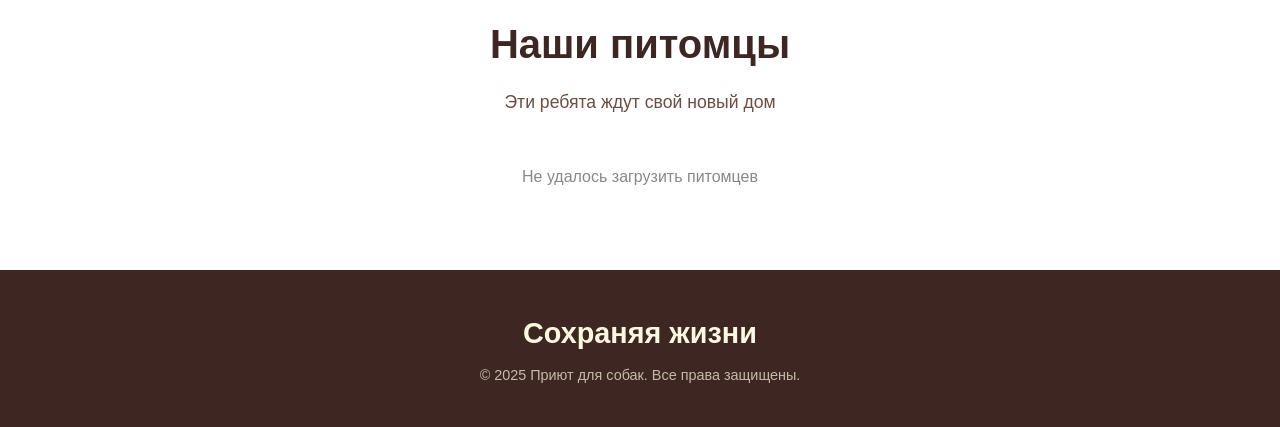
==== commit 0c5966da: "feat: backend with admin panel, Asana/Jira integrations, and full CRUD - FastAPI backend with Firebi" ====
--- a/index.html
+++ b/index.html
@@ -3,7 +3,8 @@
 <head>
     <meta charset="UTF-8">
     <meta name="viewport" content="width=device-width, initial-scale=1.0">
-    <title>Сохраняя жизнь — Приют для собак</title>
+    <title>Сохраняя жизни — Приют для собак</title>
+    <link rel="icon" type="image/svg+xml" href="favicon.svg">
     <link rel="stylesheet" href="css/common.css">
     <style>
         /* ===== HERO / CAROUSEL ===== */
@@ -76,16 +77,11 @@
                 <div class="carousel__slide"><img src="images/carousel_3.jpg" alt="Собака 3"></div>
                 <div class="carousel__slide"><img src="images/carousel_4.jpg" alt="Собака 4"></div>
                 <div class="carousel__slide"><img src="images/carousel_5.jpg" alt="Собака 5"></div>
-                <div class="carousel__slide"><img src="images/carousel_6.jpg" alt="Собака 6"></div>
-                <div class="carousel__slide"><img src="images/carousel_7.jpg" alt="Собака 7"></div>
-                <div class="carousel__slide"><img src="images/carousel_8.jpg" alt="Собака 8"></div>
-                <div class="carousel__slide"><img src="images/carousel_9.jpg" alt="Собака 9"></div>
-                <div class="carousel__slide"><img src="images/carousel_10.jpg" alt="Собака 10"></div>
             </div>
         </div>
         <div class="hero__overlay"></div>
         <div class="hero__content">
-            <h1 class="hero__title">Сохраняя жизнь</h1>
+            <h1 class="hero__title">Сохраняя жизни</h1>
             <p class="hero__subtitle">Каждый пёс заслуживает любящего дома</p>
         </div>
         <button class="carousel__btn carousel__btn--prev" id="prevBtn" aria-label="Предыдущий">&#10094;</button>
@@ -120,61 +116,14 @@
     <section class="pets">
         <h2 class="pets__title">Наши питомцы</h2>
         <p class="pets__subtitle">Эти ребята ждут свой новый дом</p>
-        <div class="pets__grid">
-            <div class="pet-card">
-                <img class="pet-card__img" src="images/pet_11.jpg" alt="Бобик">
-                <div class="pet-card__body">
-                    <div class="pet-card__name">Бобик</div>
-                    <div class="pet-card__desc">Ласковый и игривый. Обожает детей и прогулки в парке.</div>
-                    <a href="bobik.html" class="pet-card__btn">Узнать больше</a>
-                </div>
-            </div>
-            <div class="pet-card">
-                <img class="pet-card__img" src="images/pet_12.jpg" alt="Рекс">
-                <div class="pet-card__body">
-                    <div class="pet-card__name">Рекс</div>
-                    <div class="pet-card__desc">Верный друг и охранник. Знает базовые команды.</div>
-                    <a href="reks.html" class="pet-card__btn">Узнать больше</a>
-                </div>
-            </div>
-            <div class="pet-card">
-                <img class="pet-card__img" src="images/pet_13.jpg" alt="Мушка">
-                <div class="pet-card__body">
-                    <div class="pet-card__name">Мушка</div>
-                    <div class="pet-card__desc">Тихая и спокойная. Идеальна для пожилых людей.</div>
-                    <a href="mushka.html" class="pet-card__btn">Узнать больше</a>
-                </div>
-            </div>
-            <div class="pet-card">
-                <img class="pet-card__img" src="images/pet_14.jpg" alt="Тузик">
-                <div class="pet-card__body">
-                    <div class="pet-card__name">Тузик</div>
-                    <div class="pet-card__desc">Энергичный и любопытный. Обожает бегать и играть с мячом.</div>
-                    <a href="tuzik.html" class="pet-card__btn">Узнать больше</a>
-                </div>
-            </div>
-            <div class="pet-card">
-                <img class="pet-card__img" src="images/pet_15.jpg" alt="Шарик">
-                <div class="pet-card__body">
-                    <div class="pet-card__name">Шарик</div>
-                    <div class="pet-card__desc">Весёлый и добрый. Любит возиться на диване.</div>
-                    <a href="sharik.html" class="pet-card__btn">Узнать больше</a>
-                </div>
-            </div>
-            <div class="pet-card">
-                <img class="pet-card__img" src="images/pet_16.jpg" alt="Дружок">
-                <div class="pet-card__body">
-                    <div class="pet-card__name">Дружок</div>
-                    <div class="pet-card__desc">Умный и послушный. Быстро учится новому.</div>
-                    <a href="druzhok.html" class="pet-card__btn">Узнать больше</a>
-                </div>
-            </div>
+        <div class="pets__grid" id="petsGrid">
+            <p style="color:#888;grid-column:1/-1">Загрузка...</p>
         </div>
     </section>
 
     <!-- FOOTER -->
     <footer class="footer">
-        <div class="footer__name">Сохраняя жизнь</div>
+        <div class="footer__name">Сохраняя жизни</div>
         <div class="footer__copy">&copy; 2025 Приют для собак. Все права защищены.</div>
     </footer>
 
@@ -228,6 +177,28 @@
             const diff = touchStartX - e.changedTouches[0].screenX;
             if (Math.abs(diff) > 50) diff > 0 ? next() : prev();
         }, { passive: true });
+
+        // ===== LOAD PETS FROM API =====
+        async function loadPets() {
+            const grid = document.getElementById('petsGrid');
+            try {
+                const resp = await fetch('/api/pets/random?count=3');
+                const pets = await resp.json();
+                grid.innerHTML = pets.map(pet => `
+                    <div class="pet-card">
+                        <img class="pet-card__img" src="/${pet.image_path}" alt="${pet.name}">
+                        <div class="pet-card__body">
+                            <div class="pet-card__name">${pet.name}</div>
+                            <div class="pet-card__desc">${pet.description.substring(0, 100)}${pet.description.length > 100 ? '...' : ''}</div>
+                            <a href="/pet/${pet.id}" class="pet-card__btn">Узнать больше</a>
+                        </div>
+                    </div>
+                `).join('');
+            } catch (e) {
+                grid.innerHTML = '<p style="color:#888;grid-column:1/-1">Не удалось загрузить питомцев</p>';
+            }
+        }
+        loadPets();
     </script>
 </body>
 </html>
